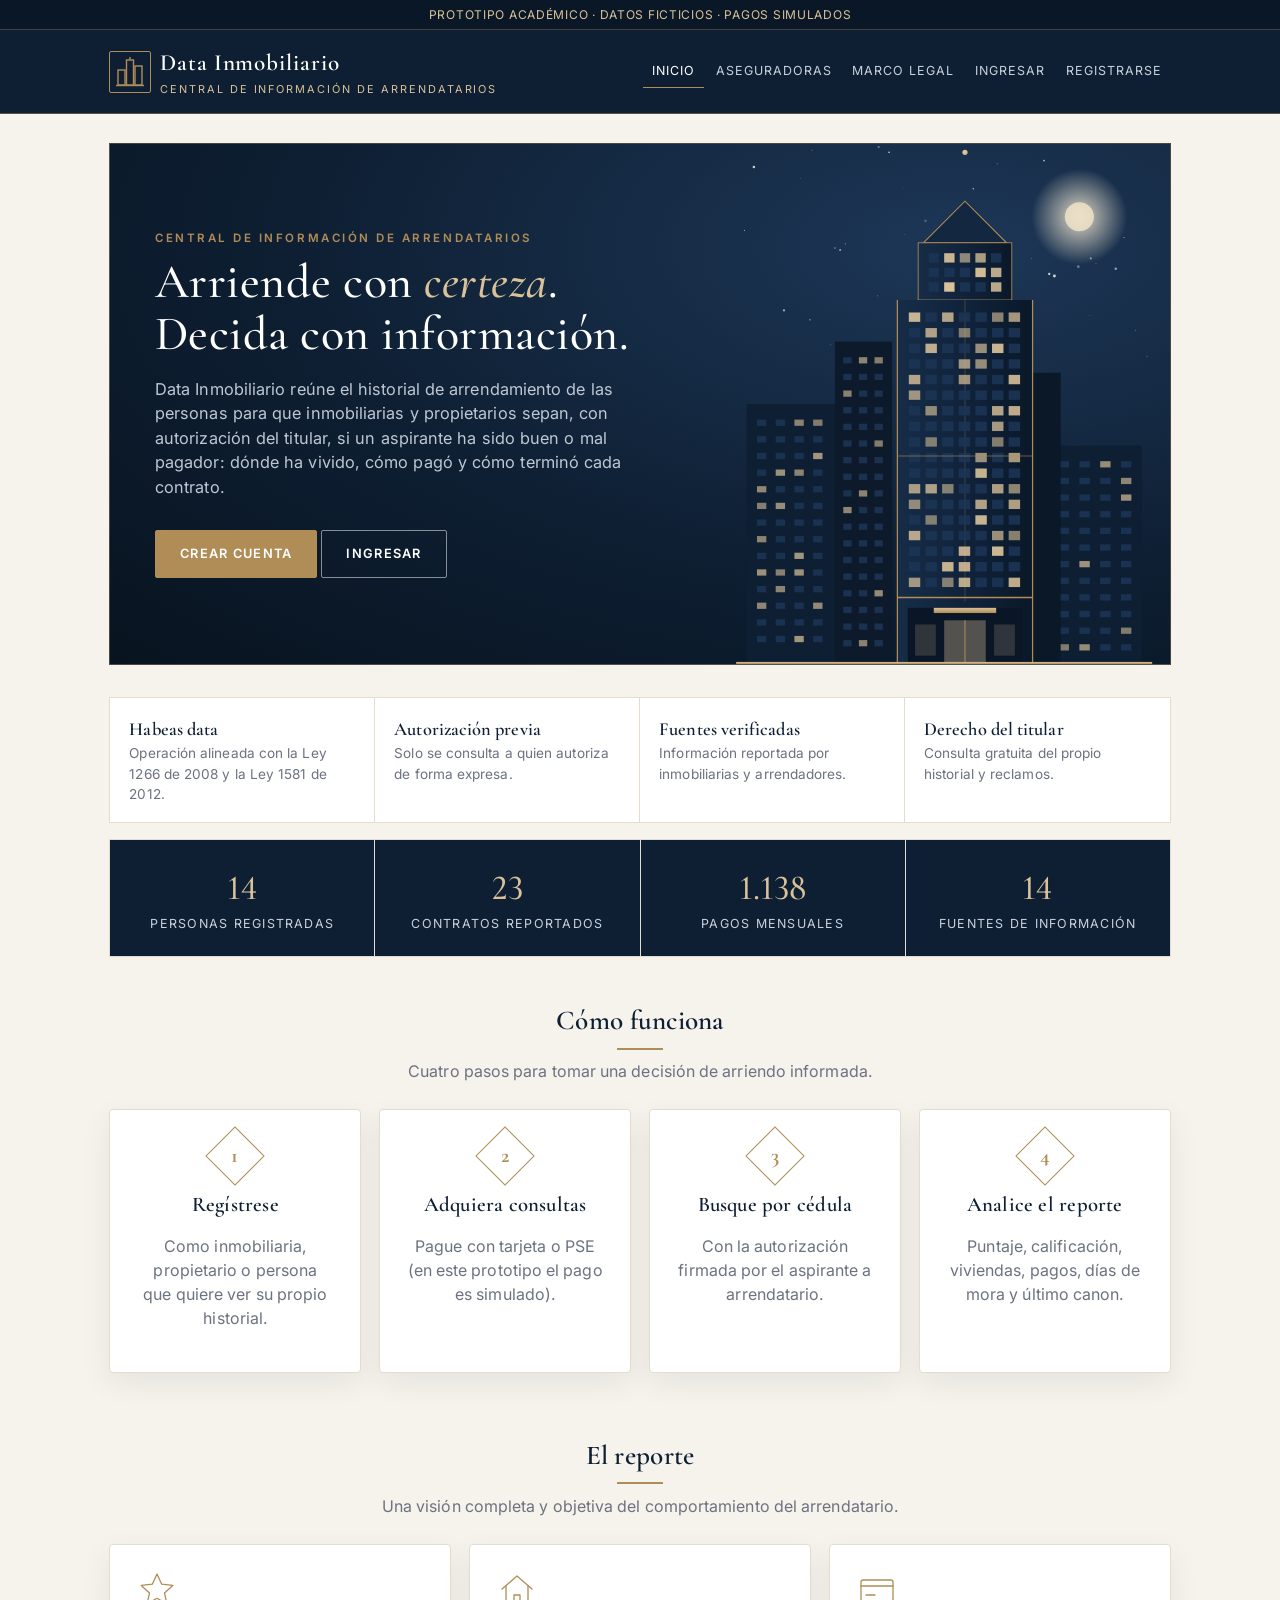
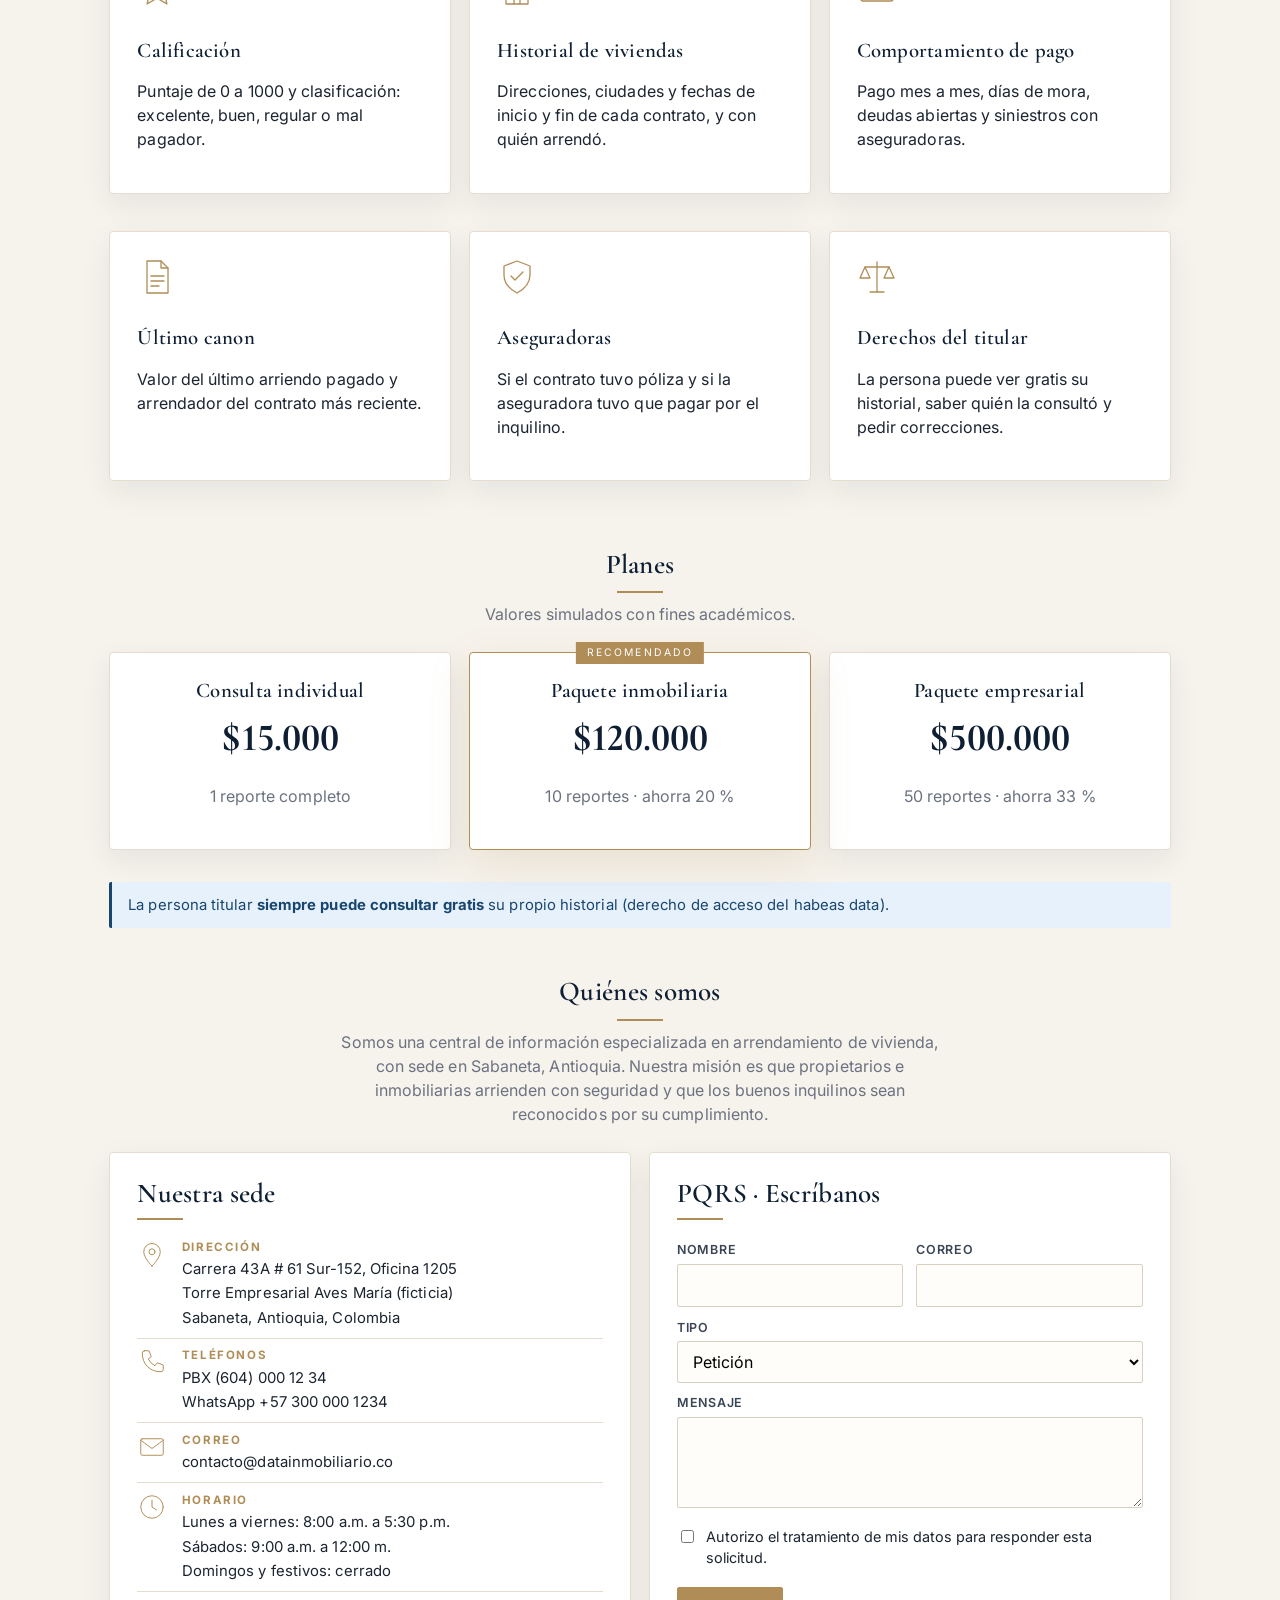
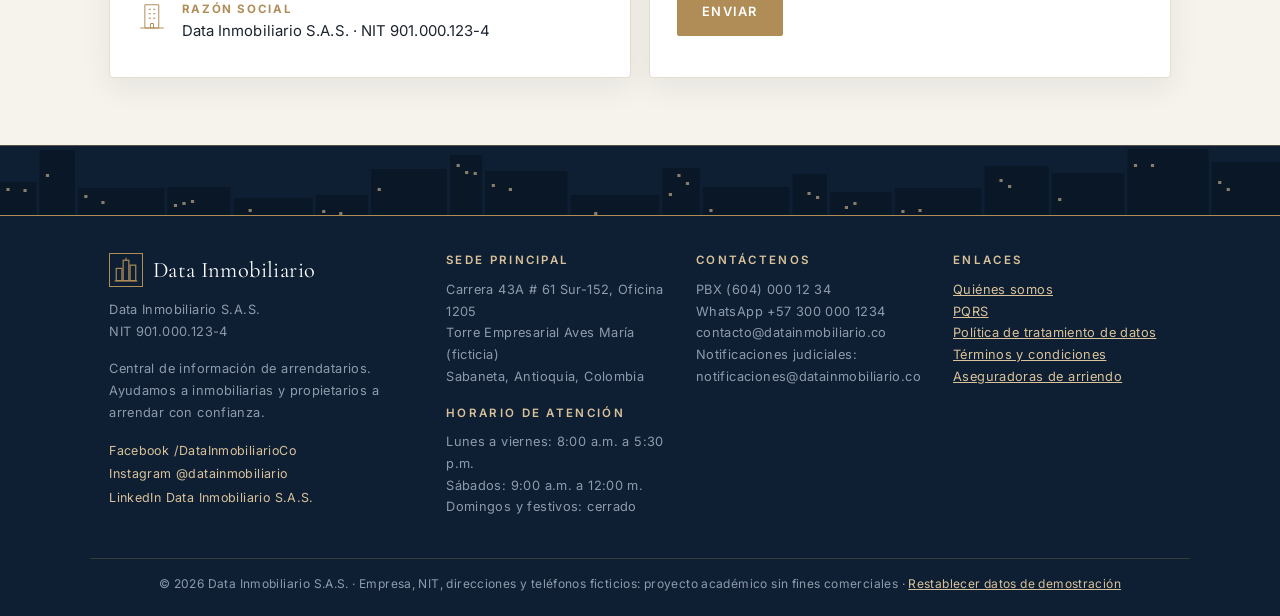
==== index.html @ 62361e03 "Prototipo Data Inmobiliario: central de información de arrendatarios Sitio estático (HTML, CSS y Jav" ====
<!DOCTYPE html>
<html lang="es">
<head>
  <meta charset="UTF-8">
  <meta name="viewport" content="width=device-width, initial-scale=1.0">
  <title>Data Inmobiliario · Central de información de arrendatarios</title>
  <link rel="preconnect" href="https://fonts.googleapis.com">
  <link rel="stylesheet" href="https://fonts.googleapis.com/css2?family=Cormorant+Garamond:ital,wght@0,500;0,600;1,500&family=Inter:wght@400;500;600&display=swap">
  <link rel="stylesheet" href="css/estilos.css">
</head>
<body>
<main>
  <div class="contenedor">

    <section class="portada">
      <div class="texto">
        <div class="etiqueta-oro">Central de información de arrendatarios</div>
        <h1>Arriende con <em>certeza</em>.<br>Decida con información.</h1>
        <p>Data Inmobiliario reúne el historial de arrendamiento de las personas para que inmobiliarias y propietarios sepan,
           con autorización del titular, si un aspirante ha sido buen o mal pagador: dónde ha vivido, cómo pagó y cómo terminó cada contrato.</p>
        <a class="boton verde" href="registro.html">Crear cuenta</a>
        <a class="boton secundario" href="login.html">Ingresar</a>
      </div>
      <div class="ilustracion" data-ilustracion="edificio"></div>
    </section>

    <div class="franja-confianza">
      <div><b>Habeas data</b>Operación alineada con la Ley 1266 de 2008 y la Ley 1581 de 2012.</div>
      <div><b>Autorización previa</b>Solo se consulta a quien autoriza de forma expresa.</div>
      <div><b>Fuentes verificadas</b>Información reportada por inmobiliarias y arrendadores.</div>
      <div><b>Derecho del titular</b>Consulta gratuita del propio historial y reclamos.</div>
    </div>

    <div class="cifras" id="cifras"></div>

    <h2 class="seccion-titulo">Cómo funciona</h2>
    <p class="seccion-sub">Cuatro pasos para tomar una decisión de arriendo informada.</p>
    <div class="grid grid-4">
      <div class="tarjeta paso"><div class="num"><span>1</span></div><h3>Regístrese</h3><p class="tenue">Como inmobiliaria, propietario o persona que quiere ver su propio historial.</p></div>
      <div class="tarjeta paso"><div class="num"><span>2</span></div><h3>Adquiera consultas</h3><p class="tenue">Pague con tarjeta o PSE (en este prototipo el pago es simulado).</p></div>
      <div class="tarjeta paso"><div class="num"><span>3</span></div><h3>Busque por cédula</h3><p class="tenue">Con la autorización firmada por el aspirante a arrendatario.</p></div>
      <div class="tarjeta paso"><div class="num"><span>4</span></div><h3>Analice el reporte</h3><p class="tenue">Puntaje, calificación, viviendas, pagos, días de mora y último canon.</p></div>
    </div>

    <h2 class="seccion-titulo">El reporte</h2>
    <p class="seccion-sub">Una visión completa y objetiva del comportamiento del arrendatario.</p>
    <div class="grid grid-3 grid-3-fijo">
      <div class="tarjeta"><span data-icono="estrella"></span><h3>Calificación</h3><p>Puntaje de 0 a 1000 y clasificación: excelente, buen, regular o mal pagador.</p></div>
      <div class="tarjeta"><span data-icono="casa"></span><h3>Historial de viviendas</h3><p>Direcciones, ciudades y fechas de inicio y fin de cada contrato, y con quién arrendó.</p></div>
      <div class="tarjeta"><span data-icono="tarjeta"></span><h3>Comportamiento de pago</h3><p>Pago mes a mes, días de mora, deudas abiertas y siniestros con aseguradoras.</p></div>
      <div class="tarjeta"><span data-icono="documento"></span><h3>Último canon</h3><p>Valor del último arriendo pagado y arrendador del contrato más reciente.</p></div>
      <div class="tarjeta"><span data-icono="escudo"></span><h3>Aseguradoras</h3><p>Si el contrato tuvo póliza y si la aseguradora tuvo que pagar por el inquilino.</p></div>
      <div class="tarjeta"><span data-icono="balanza"></span><h3>Derechos del titular</h3><p>La persona puede ver gratis su historial, saber quién la consultó y pedir correcciones.</p></div>
    </div>

    <h2 class="seccion-titulo">Planes</h2>
    <p class="seccion-sub">Valores simulados con fines académicos.</p>
    <div class="grid grid-3">
      <div class="tarjeta plan"><h3>Consulta individual</h3><div class="precio">$15.000</div><p class="tenue">1 reporte completo</p></div>
      <div class="tarjeta plan destacado"><h3>Paquete inmobiliaria</h3><div class="precio">$120.000</div><p class="tenue">10 reportes · ahorra 20 %</p></div>
      <div class="tarjeta plan"><h3>Paquete empresarial</h3><div class="precio">$500.000</div><p class="tenue">50 reportes · ahorra 33 %</p></div>
    </div>
    <div class="alerta info">La persona titular <b>siempre puede consultar gratis</b> su propio historial (derecho de acceso del habeas data).</div>

    <h2 class="seccion-titulo" id="contacto">Quiénes somos</h2>
    <p class="seccion-sub">Somos una central de información especializada en arrendamiento de vivienda, con sede en Sabaneta, Antioquia.
      Nuestra misión es que propietarios e inmobiliarias arrienden con seguridad y que los buenos inquilinos sean reconocidos por su cumplimiento.</p>

    <div class="grid grid-2">
      <div class="tarjeta">
        <h2>Nuestra sede</h2>
        <div class="dato-contacto"><span data-icono="ubicacion"></span><div><b>Dirección</b><span id="eDireccion"></span></div></div>
        <div class="dato-contacto"><span data-icono="telefono"></span><div><b>Teléfonos</b><span id="eTelefonos"></span></div></div>
        <div class="dato-contacto"><span data-icono="correo"></span><div><b>Correo</b><span id="eCorreo"></span></div></div>
        <div class="dato-contacto"><span data-icono="reloj"></span><div><b>Horario</b><span id="eHorario"></span></div></div>
        <div class="dato-contacto"><span data-icono="edificio"></span><div><b>Razón social</b><span id="eRazon"></span></div></div>
      </div>
      <div class="tarjeta">
        <h2>PQRS · Escríbanos</h2>
        <div id="msgPqrs"></div>
        <form id="formPqrs">
          <div class="fila">
            <div><label>Nombre</label><input name="nombre" required></div>
            <div><label>Correo</label><input name="correo" type="email" required></div>
          </div>
          <label>Tipo</label>
          <select name="tipo"><option>Petición</option><option>Queja</option><option>Reclamo</option><option>Sugerencia</option><option>Quiero afiliar mi inmobiliaria</option></select>
          <label>Mensaje</label>
          <textarea name="mensaje" rows="3" required></textarea>
          <label class="check"><input type="checkbox" required><span>Autorizo el tratamiento de mis datos para responder esta solicitud.</span></label>
          <button class="boton verde" type="submit">Enviar</button>
        </form>
      </div>
    </div>
  </div>
</main>
<script src="js/datos-semilla.js"></script>
<script src="js/almacen.js"></script>
<script src="js/ilustraciones.js"></script>
<script src="js/app.js"></script>
<script>
  // Cifras de la central, calculadas a partir de los datos
  var d = BD.datos;
  var fuentes = {};
  d.contratos.forEach(function (c) { fuentes[c.arrendador] = 1; });
  document.getElementById("cifras").innerHTML =
    "<div><b>" + d.inquilinos.length + "</b>Personas registradas</div>" +
    "<div><b>" + d.contratos.length + "</b>Contratos reportados</div>" +
    "<div><b>" + d.pagos.length.toLocaleString("es-CO") + "</b>Pagos mensuales</div>" +
    "<div><b>" + Object.keys(fuentes).length + "</b>Fuentes de información</div>";

  // Datos de contacto de la empresa (ficticios, definidos en app.js)
  document.getElementById("eDireccion").innerHTML = EMPRESA.direccion + "<br>" + EMPRESA.edificio + "<br>" + EMPRESA.ciudad;
  document.getElementById("eTelefonos").innerHTML = "PBX " + EMPRESA.pbx + "<br>WhatsApp " + EMPRESA.whatsapp;
  document.getElementById("eCorreo").innerHTML = EMPRESA.correo;
  document.getElementById("eHorario").innerHTML = EMPRESA.horario.join("<br>");
  document.getElementById("eRazon").innerHTML = EMPRESA.razonSocial + " · NIT " + EMPRESA.nit;

  // Formulario PQRS (simulado: se guarda en el navegador)
  document.getElementById("formPqrs").onsubmit = function (e) {
    e.preventDefault();
    var datos = Object.fromEntries(new FormData(e.target).entries());
    var radicado = "PQRS-" + Date.now().toString().slice(-6);
    BD.datos.mensajes = BD.datos.mensajes || [];
    BD.datos.mensajes.push({ id: radicado, nombre: datos.nombre, correo: datos.correo, tipo: datos.tipo, mensaje: datos.mensaje, fecha: Date.now() });
    BD.guardar(); e.target.reset();
    mensaje("msgPqrs", "exito", "Solicitud radicada con número <b>" + radicado + "</b>. Le responderemos en máximo 15 días hábiles (simulado).");
  };
</script>
</body>
</html>
---- css/estilos.css ----
/* =========================================================
   Data Inmobiliario - Hoja de estilos principal
   Proyecto académico. Colores y tipografía centralizados
   en variables para que sea fácil cambiar la identidad.
   ========================================================= */
:root {
  /* Paleta "luxury": azul noche, dorado champaña y marfil */
  --azul: #0e1f33;          /* azul noche (titulares, encabezado) */
  --azul-claro: #23466e;    /* azul acero (enlaces, botones secundarios) */
  --turquesa: #b08d57;      /* dorado champaña (acento principal) */
  --dorado: #b08d57;
  --dorado-claro: #d9c29a;
  --fondo: #f6f3ec;         /* marfil */
  --blanco: #ffffff;
  --texto: #1c2430;
  --gris: #6c7280;
  --borde: #e4ddcf;
  --verde: #2e7d55;
  --verde-suave: #e6f1ea;
  --amarillo: #b9861c;
  --amarillo-suave: #f8efd9;
  --naranja: #c0662a;
  --naranja-suave: #f8e6d9;
  --rojo: #a8323a;
  --rojo-suave: #f6e1e2;
  --radio: 4px;
  --sombra: 0 10px 30px rgba(14, 31, 51, 0.07);
  --serif: "Cormorant Garamond", "Playfair Display", Georgia, "Times New Roman", serif;
  --sans: "Inter", "Segoe UI", Roboto, Helvetica, Arial, sans-serif;
}

* { box-sizing: border-box; }
html, body { margin: 0; padding: 0; }
body {
  font-family: var(--sans);
  letter-spacing: .005em;
  background: var(--fondo);
  color: var(--texto);
  line-height: 1.5;
  min-height: 100vh;
  display: flex;
  flex-direction: column;
}
a { color: var(--azul-claro); }
h1, h2, h3 { color: var(--azul); line-height: 1.2; font-family: var(--serif); font-weight: 600; letter-spacing: .01em; }
h2 { position: relative; }
h1 { font-size: 2.3rem; margin: 0 0 .4rem; }
h2 { font-size: 1.7rem; margin: 1.6rem 0 .6rem; }
h3 { font-size: 1.3rem; margin: 1rem 0 .4rem; }
small, .tenue { color: var(--gris); }

/* ---------- Banda de aviso académico ---------- */
.aviso-academico {
  background: #fff3cd;
  color: #6b4e00;
  text-align: center;
  font-size: .82rem;
  padding: .35rem 1rem;
  border-bottom: 1px solid #f0dc9a;
}

/* ---------- Encabezado y navegación ---------- */
.encabezado {
  background: var(--azul);
  color: var(--blanco);
}
.encabezado .contenedor {
  display: flex; align-items: center; justify-content: space-between;
  gap: 1rem; flex-wrap: wrap; padding-top: .7rem; padding-bottom: .7rem;
}
.marca {
  display: flex; align-items: center; gap: .55rem;
  color: var(--blanco); text-decoration: none; font-weight: 700; font-size: 1.2rem;
}
.marca .logo {
  width: 34px; height: 34px; border-radius: 8px; background: var(--turquesa);
  display: grid; place-items: center; font-weight: 800; font-size: .95rem;
}
.marca span.sub { font-weight: 400; opacity: .8; font-size: .8rem; display: block; }
.menu { display: flex; gap: .2rem; flex-wrap: wrap; align-items: center; }
.menu a {
  color: #dbe6f3; text-decoration: none; padding: .4rem .7rem; border-radius: 6px; font-size: .93rem;
}
.menu a:hover, .menu a.activo { background: rgba(255,255,255,.12); color: var(--blanco); }
.menu .usuario { font-size: .85rem; opacity: .85; padding: 0 .5rem; }

/* ---------- Estructura ---------- */
.contenedor { max-width: 1100px; margin: 0 auto; padding: 0 1.2rem; }
main { flex: 1; padding: 1.8rem 0 3rem; }
.pie {
  background: #0d2742; color: #a9b9cc; font-size: .85rem; padding: 1.2rem 0; text-align: center;
}
.pie a { color: #cfe0f3; }

.tarjeta {
  background: var(--blanco); border-radius: var(--radio); box-shadow: var(--sombra);
  padding: 1.3rem 1.4rem; margin-bottom: 1.2rem; border: 1px solid var(--borde);
}
.tarjeta > h2:first-child, .tarjeta > h3:first-child { margin-top: 0; }

.grid { display: grid; gap: 1.1rem; }
.grid-2 { grid-template-columns: repeat(auto-fit, minmax(300px, 1fr)); }
.grid-3 { grid-template-columns: repeat(auto-fit, minmax(240px, 1fr)); }
.grid-4 { grid-template-columns: repeat(auto-fit, minmax(190px, 1fr)); }

/* ---------- Portada ---------- */
.portada {
  background: linear-gradient(135deg, var(--azul) 0%, var(--azul-claro) 60%, var(--turquesa) 100%);
  color: var(--blanco); border-radius: 14px; padding: 2.4rem 2rem; margin-bottom: 1.6rem;
}
.portada h1 { color: var(--blanco); font-size: 2.1rem; }
.portada p { max-width: 640px; font-size: 1.05rem; opacity: .95; }
.paso { text-align: center; }
.paso .num {
  width: 42px; height: 42px; border-radius: 50%; background: var(--turquesa); color: #fff;
  display: grid; place-items: center; font-weight: 700; margin: 0 auto .5rem;
}
.plan { text-align: center; }
.plan .precio { font-size: 1.7rem; font-weight: 700; color: var(--azul); }
.plan.destacado { border: 2px solid var(--turquesa); }

/* ---------- Formularios ---------- */
label { display: block; font-weight: 600; font-size: .9rem; margin: .7rem 0 .25rem; }
input, select, textarea {
  width: 100%; padding: .55rem .7rem; border: 1px solid var(--borde); border-radius: 7px;
  font: inherit; background: #fff;
}
input:focus, select:focus, textarea:focus { outline: 2px solid var(--azul-claro); border-color: transparent; }
.check { display: flex; gap: .55rem; align-items: flex-start; font-weight: 400; }
.check input { width: auto; margin-top: .3rem; }
.fila { display: grid; gap: .8rem; grid-template-columns: repeat(auto-fit, minmax(170px, 1fr)); }
.ayuda { font-size: .8rem; color: var(--gris); margin-top: .2rem; }

.boton {
  display: inline-block; background: var(--azul-claro); color: #fff; border: 0; border-radius: 7px;
  padding: .6rem 1.1rem; font: inherit; font-weight: 600; cursor: pointer; text-decoration: none;
  margin-top: .9rem;
}
.boton:hover { filter: brightness(1.08); }
.boton.secundario { background: #e8eef5; color: var(--azul); }
.boton.verde { background: var(--turquesa); }
.boton.peligro { background: var(--rojo); }
.boton.pequeno { padding: .35rem .7rem; font-size: .85rem; margin-top: 0; }
.boton[disabled] { opacity: .55; cursor: not-allowed; }

.selector-tipo { display: flex; gap: .6rem; margin: .4rem 0 .6rem; }
.selector-tipo label {
  flex: 1; border: 2px solid var(--borde); border-radius: 8px; padding: .7rem; text-align: center;
  cursor: pointer; margin: 0;
}
.selector-tipo input { display: none; }
.selector-tipo input:checked + span { color: var(--azul-claro); }
.selector-tipo label:has(input:checked) { border-color: var(--azul-claro); background: #eef5fc; }

/* ---------- Mensajes ---------- */
.alerta { padding: .75rem 1rem; border-radius: 8px; margin: .8rem 0; font-size: .93rem; }
.alerta.info { background: #e7f1fb; color: #18466f; }
.alerta.exito { background: var(--verde-suave); color: #135c36; }
.alerta.error { background: var(--rojo-suave); color: #7c1d23; }
.alerta.aviso { background: var(--amarillo-suave); color: #6b4e00; }

/* ---------- Tablas ---------- */
.tabla-envoltura { overflow-x: auto; }
table { width: 100%; border-collapse: collapse; font-size: .9rem; }
th, td { padding: .5rem .6rem; border-bottom: 1px solid var(--borde); text-align: left; vertical-align: top; }
th { background: #f0f4f8; color: var(--azul); font-weight: 600; white-space: nowrap; }
tr:hover td { background: #fafcfe; }

/* ---------- Etiquetas de estado ---------- */
.chip {
  display: inline-block; padding: .12rem .55rem; border-radius: 999px; font-size: .78rem; font-weight: 600;
  white-space: nowrap;
}
.chip.verde { background: var(--verde-suave); color: var(--verde); }
.chip.amarillo { background: var(--amarillo-suave); color: #8a6400; }
.chip.naranja { background: var(--naranja-suave); color: var(--naranja); }
.chip.rojo { background: var(--rojo-suave); color: var(--rojo); }
.chip.gris { background: #eceff3; color: var(--gris); }
.chip.azul { background: #e3eefa; color: var(--azul-claro); }

/* ---------- Reporte ---------- */
.reporte-cabecera { display: flex; gap: 1.5rem; flex-wrap: wrap; align-items: center; }
.reporte-cabecera .datos { flex: 1; min-width: 260px; }
.medidor { width: 230px; text-align: center; }
.medidor svg { width: 100%; height: auto; }
.medidor .puntaje { font-size: 2.2rem; font-weight: 800; margin-top: -2.4rem; }
.medidor .categoria { font-weight: 700; font-size: 1.05rem; }
.kpi { text-align: center; }
.kpi .valor { font-size: 1.6rem; font-weight: 700; color: var(--azul); }
.kpi .etiqueta { font-size: .82rem; color: var(--gris); }

/* Vector de comportamiento (cuadros por mes, al estilo de las centrales de riesgo) */
.vector { display: flex; flex-wrap: wrap; gap: 3px; margin: .4rem 0; }
.vector .mes {
  width: 30px; height: 30px; border-radius: 4px; display: grid; place-items: center;
  font-size: .68rem; font-weight: 700; color: #fff; cursor: default;
}
.mes.n { background: var(--verde); }
.mes.m1 { background: var(--amarillo); }
.mes.m30 { background: var(--naranja); }
.mes.m60 { background: #b8452a; }
.mes.m90 { background: var(--rojo); }
.mes.np { background: #6d1a20; }
.mes.vacio { background: #e3e8ee; color: var(--gris); }
.leyenda { display: flex; flex-wrap: wrap; gap: .8rem; font-size: .78rem; color: var(--gris); }
.leyenda i { display: inline-block; width: 12px; height: 12px; border-radius: 3px; vertical-align: -1px; margin-right: 4px; }

/* Línea de tiempo de viviendas */
.linea-tiempo { border-left: 3px solid var(--borde); margin-left: .6rem; padding-left: 1.3rem; }
.vivienda { position: relative; margin-bottom: 1.4rem; }
.vivienda::before {
  content: ""; position: absolute; left: -1.85rem; top: .35rem; width: 15px; height: 15px; border-radius: 50%;
  background: var(--azul-claro); border: 3px solid #fff; box-shadow: 0 0 0 2px var(--azul-claro);
}
.vivienda.mala::before { background: var(--rojo); box-shadow: 0 0 0 2px var(--rojo); }
.vivienda.regular::before { background: var(--amarillo); box-shadow: 0 0 0 2px var(--amarillo); }
.vivienda.buena::before { background: var(--verde); box-shadow: 0 0 0 2px var(--verde); }
details summary { cursor: pointer; color: var(--azul-claro); font-weight: 600; font-size: .9rem; margin-top: .4rem; }

/* Pestañas (módulo de ingreso) */
.pestanas { display: flex; gap: .3rem; flex-wrap: wrap; border-bottom: 2px solid var(--borde); margin-bottom: 1rem; }
.pestanas button {
  background: none; border: 0; padding: .6rem 1rem; font: inherit; cursor: pointer; color: var(--gris);
  border-bottom: 3px solid transparent; margin-bottom: -2px;
}
.pestanas button.activa { color: var(--azul); border-bottom-color: var(--turquesa); font-weight: 600; }
.panel-pestana { display: none; }
.panel-pestana.activa { display: block; }

/* Tarjeta de pago simulado */
.tarjeta-credito {
  background: linear-gradient(135deg, #2b3e57, #12355b); color: #fff; border-radius: 12px; padding: 1.2rem;
  max-width: 340px; font-family: monospace; font-size: 1.05rem; margin-bottom: 1rem;
}
.tarjeta-credito .num { letter-spacing: 2px; margin: 1.2rem 0 .8rem; font-size: 1.2rem; }

/* Diagrama de flujo de aseguradoras */
.flujo { display: flex; flex-wrap: wrap; gap: .5rem; align-items: stretch; }
.flujo .etapa {
  flex: 1 1 150px; background: #eef5fc; border: 1px solid #cfe0f3; border-radius: 8px; padding: .8rem;
  font-size: .88rem; position: relative;
}
.flujo .etapa b { display: block; color: var(--azul); margin-bottom: .2rem; }

.oculto { display: none !important; }

@media print {
  .encabezado, .pie, .no-imprimir, .aviso-academico { display: none !important; }
  body { background: #fff; }
  .tarjeta { box-shadow: none; break-inside: avoid; }
}

/* =========================================================
   CAPA "LUXURY" - sobrescribe estilos anteriores
   Estética sobria: azul noche + dorado, tipografía serif,
   esquinas casi rectas, líneas finas y mucho espacio.
   ========================================================= */
.aviso-academico { background: #0a1726; color: var(--dorado-claro); border-bottom: 1px solid rgba(176,141,87,.35); letter-spacing: .06em; font-size: .75rem; text-transform: uppercase; }
.encabezado { background: var(--azul); border-bottom: 1px solid rgba(176,141,87,.45); }
.encabezado .contenedor { padding-top: 1rem; padding-bottom: 1rem; }
.marca { font-family: var(--serif); font-size: 1.45rem; font-weight: 600; letter-spacing: .04em; }
.marca .logo { background: transparent; border: 1px solid var(--dorado); color: var(--dorado); width: 42px; height: 42px; border-radius: 2px; padding: 4px; }
.marca .logo svg { width: 100%; height: 100%; }
.marca span.sub { font-family: var(--sans); font-size: .68rem; letter-spacing: .18em; text-transform: uppercase; color: var(--dorado-claro); opacity: 1; }
.menu a { font-size: .78rem; letter-spacing: .12em; text-transform: uppercase; color: #c9d1dc; border-radius: 0; border-bottom: 1px solid transparent; }
.menu a:hover, .menu a.activo { background: transparent; color: #fff; border-bottom-color: var(--dorado); }
.menu .usuario { color: var(--dorado-claro); font-size: .8rem; }

.tarjeta { border-radius: var(--radio); border: 1px solid var(--borde); box-shadow: var(--sombra); padding: 1.6rem 1.7rem; }
.tarjeta > h2:first-child::after, .seccion-titulo::after {
  content: ""; display: block; width: 46px; height: 2px; background: var(--dorado); margin-top: .45rem;
}
.seccion-titulo { text-align: center; margin-top: 3rem; }
.seccion-titulo::after { margin: .6rem auto 0; }
.seccion-sub { text-align: center; color: var(--gris); max-width: 620px; margin: 0 auto 1.6rem; }
.etiqueta-oro { font-size: .72rem; letter-spacing: .22em; text-transform: uppercase; color: var(--dorado); font-weight: 600; }

.boton { background: var(--azul); border-radius: 2px; letter-spacing: .1em; text-transform: uppercase; font-size: .8rem; padding: .85rem 1.5rem; border: 1px solid var(--azul); }
.boton:hover { filter: none; background: #182f4c; }
.boton.verde { background: var(--dorado); border-color: var(--dorado); color: #fff; }
.boton.verde:hover { background: #9a7946; }
.boton.secundario { background: transparent; color: var(--azul); border: 1px solid var(--azul); }
.boton.secundario:hover { background: var(--azul); color: #fff; }
.boton.peligro { background: var(--rojo); border-color: var(--rojo); }
.boton.pequeno { padding: .45rem .8rem; font-size: .7rem; }

input, select, textarea { border-radius: 2px; border-color: #d8d0c0; background: #fffdf9; }
input:focus, select:focus, textarea:focus { outline: 1px solid var(--dorado); border-color: var(--dorado); }
label { font-size: .78rem; letter-spacing: .06em; text-transform: uppercase; color: #3a4556; }
.check { text-transform: none; letter-spacing: 0; font-size: .9rem; color: var(--texto); }
.selector-tipo label { border-radius: 2px; text-transform: none; letter-spacing: 0; font-size: .95rem; }
.selector-tipo label:has(input:checked) { border-color: var(--dorado); background: #fbf6ec; }
.selector-tipo input:checked + span { color: var(--azul); font-weight: 600; }

th { background: #f3efe6; color: var(--azul); font-size: .74rem; letter-spacing: .08em; text-transform: uppercase; }
.alerta { border-radius: 2px; border-left: 3px solid currentColor; }
.chip { border-radius: 2px; letter-spacing: .03em; }
.chip.azul { background: #e6ecf3; color: var(--azul-claro); }
.kpi .valor { font-family: var(--serif); font-size: 2rem; font-weight: 600; }
.kpi .etiqueta { letter-spacing: .05em; }
.medidor .puntaje { font-family: var(--serif); font-size: 2.8rem; }
.pestanas button.activa { border-bottom-color: var(--dorado); }
.flujo .etapa { background: #fbf8f2; border-color: var(--borde); border-top: 2px solid var(--dorado); border-radius: 2px; }
.flujo .etapa b { font-family: var(--serif); font-size: 1.1rem; }
.tarjeta-credito { background: linear-gradient(135deg, #1b2f48, #0a1726); border: 1px solid var(--dorado); border-radius: 8px; }
.tarjeta-credito > div:first-child { color: var(--dorado-claro); letter-spacing: .2em; font-size: .8rem; }
.plan .precio { font-family: var(--serif); font-size: 2.4rem; }
.plan.destacado { border: 1px solid var(--dorado); box-shadow: 0 14px 40px rgba(176,141,87,.18); position: relative; }
.plan.destacado::before { content: "RECOMENDADO"; position: absolute; top: -11px; left: 50%; transform: translateX(-50%); background: var(--dorado); color: #fff; font-size: .65rem; letter-spacing: .2em; padding: .2rem .7rem; }
.paso .num { background: transparent; border: 1px solid var(--dorado); color: var(--dorado); font-family: var(--serif); font-size: 1.3rem; border-radius: 0; transform: rotate(45deg); }
.paso .num span { transform: rotate(-45deg); }
.vivienda::before { border-radius: 0; transform: rotate(45deg); }

/* ---------- Portada con edificio ---------- */
.portada {
  background: radial-gradient(ellipse at 80% 20%, #1d3757 0%, #0e1f33 55%, #08131f 100%);
  border-radius: 0; padding: 0; overflow: hidden; display: grid; grid-template-columns: 1.15fr .85fr;
  border: 1px solid rgba(176,141,87,.4); min-height: 460px; margin-bottom: 2rem;
}
.portada .texto { padding: 3.2rem 2.8rem; align-self: center; }
.portada h1 { font-size: 3rem; font-weight: 500; line-height: 1.08; margin: .6rem 0 1rem; }
.portada h1 em { color: var(--dorado-claro); font-style: italic; }
.portada p { color: #c9d1dc; font-size: 1.02rem; }
.portada .boton.secundario { color: #fff; border-color: rgba(255,255,255,.5); }
.portada .boton.secundario:hover { background: #fff; color: var(--azul); }
.portada .ilustracion { position: relative; display: flex; align-items: flex-end; justify-content: center; }
.portada .ilustracion svg { width: 100%; height: 100%; max-height: 520px; display: block; }
.franja-confianza { display: grid; grid-template-columns: repeat(auto-fit, minmax(200px, 1fr)); border: 1px solid var(--borde); background: #fff; margin-bottom: 1rem; }
.franja-confianza div { padding: 1.1rem 1.2rem; border-right: 1px solid var(--borde); font-size: .85rem; color: var(--gris); }
.franja-confianza div:last-child { border-right: 0; }
.franja-confianza b { display: block; font-family: var(--serif); font-size: 1.15rem; color: var(--azul); font-weight: 600; }
.cifras { display: grid; grid-template-columns: repeat(auto-fit, minmax(160px, 1fr)); gap: 1px; background: var(--borde); border: 1px solid var(--borde); margin: 1rem 0 2rem; }
.cifras div { background: var(--azul); color: #c9d1dc; text-align: center; padding: 1.4rem .8rem; font-size: .78rem; letter-spacing: .1em; text-transform: uppercase; }
.cifras b { display: block; font-family: var(--serif); font-size: 2.2rem; color: var(--dorado-claro); font-weight: 500; letter-spacing: 0; text-transform: none; }
.icono-lujo { width: 40px; height: 40px; color: var(--dorado); margin-bottom: .4rem; }

/* ---------- Pantallas de ingreso con edificio ---------- */
.acceso { display: grid; grid-template-columns: 1fr 1fr; max-width: 980px; margin: 0 auto; border: 1px solid var(--borde); box-shadow: var(--sombra); background: #fff; }
.acceso .lado-imagen { background: radial-gradient(ellipse at 70% 10%, #1d3757, #0b1828); color: #c9d1dc; padding: 2.2rem; display: flex; flex-direction: column; justify-content: space-between; min-height: 520px; }
.acceso .lado-imagen h2 { color: #fff; font-weight: 500; font-size: 2rem; margin: .4rem 0; }
.acceso .lado-imagen svg { width: 100%; max-height: 300px; }
.acceso .lado-form { padding: 2.4rem; }
.acceso .lado-form .tarjeta { box-shadow: none; border: 0; padding: 0; margin: 0; }

.pie { background: var(--azul); color: #8f9bab; border-top: 1px solid rgba(176,141,87,.45); padding: 0 0 1.4rem; font-size: .8rem; letter-spacing: .03em; }
.pie .skyline { display: block; width: 100%; height: 70px; margin-bottom: 1rem; }
.pie a { color: var(--dorado-claro); }

@media (max-width: 820px) {
  .portada, .acceso { grid-template-columns: 1fr; }
  .portada .ilustracion { max-height: 300px; }
  .portada h1 { font-size: 2.2rem; }
  .portada .texto { padding: 2rem 1.4rem; }
  .acceso .lado-imagen { min-height: 0; }
  .acceso .lado-imagen svg { display: none; }
}

/* Ajustes finos */
.cifras b, .kpi .valor, .plan .precio, .medidor .puntaje, .portada h1 { font-variant-numeric: lining-nums; font-feature-settings: "lnum" 1; }
.grid-3-fijo { grid-template-columns: repeat(3, 1fr); }
@media (max-width: 820px) { .grid-3-fijo { grid-template-columns: 1fr; } }
.linea-tiempo { padding-left: 1.9rem; border-left-color: var(--dorado-claro); }
.vivienda::before { left: -2.45rem; width: 13px; height: 13px; }
.menu a { padding: .4rem .55rem; letter-spacing: .08em; }
@media (min-width: 1000px) { .encabezado .contenedor { flex-wrap: nowrap; } }
h1, h2, h3, .marca { font-variant-numeric: lining-nums; font-feature-settings: "lnum" 1; }

/* Pie corporativo y datos de contacto */
.pie-columnas { display: grid; grid-template-columns: 1.4fr 1fr 1fr 1fr; gap: 2rem; padding-top: 1.2rem; padding-bottom: 1.5rem; text-align: left; line-height: 1.7; }
.pie-columnas h4 { color: var(--dorado-claro); font-family: var(--sans); font-size: .72rem; letter-spacing: .2em; text-transform: uppercase; margin: 0 0 .5rem; font-weight: 600; }
.pie-columnas p { margin: 0 0 1rem; }
.pie-marca { font-family: var(--serif); font-size: 1.4rem; color: #fff; display: flex; align-items: center; gap: .6rem; margin-bottom: .6rem; }
.pie-marca .logo { width: 34px; height: 34px; border: 1px solid var(--dorado); padding: 3px; display: inline-block; }
.pie-marca .logo svg { width: 100%; height: 100%; display: block; }
.redes { display: flex; flex-direction: column; gap: .15rem; font-size: .78rem; color: var(--dorado-claro); }
.pie-legal { border-top: 1px solid rgba(176,141,87,.25); padding-top: 1rem; text-align: center; font-size: .75rem; }
.dato-contacto { display: flex; gap: .9rem; align-items: flex-start; padding: .55rem 0; border-bottom: 1px solid var(--borde); }
.dato-contacto:last-child { border-bottom: 0; }
.dato-contacto .icono-lujo { width: 30px; height: 30px; margin: 0; flex-shrink: 0; }
.dato-contacto b { display: block; font-size: .72rem; letter-spacing: .14em; text-transform: uppercase; color: var(--dorado); }
.dato-contacto span { font-size: .93rem; }
@media (max-width: 820px) { .pie-columnas { grid-template-columns: 1fr 1fr; } }
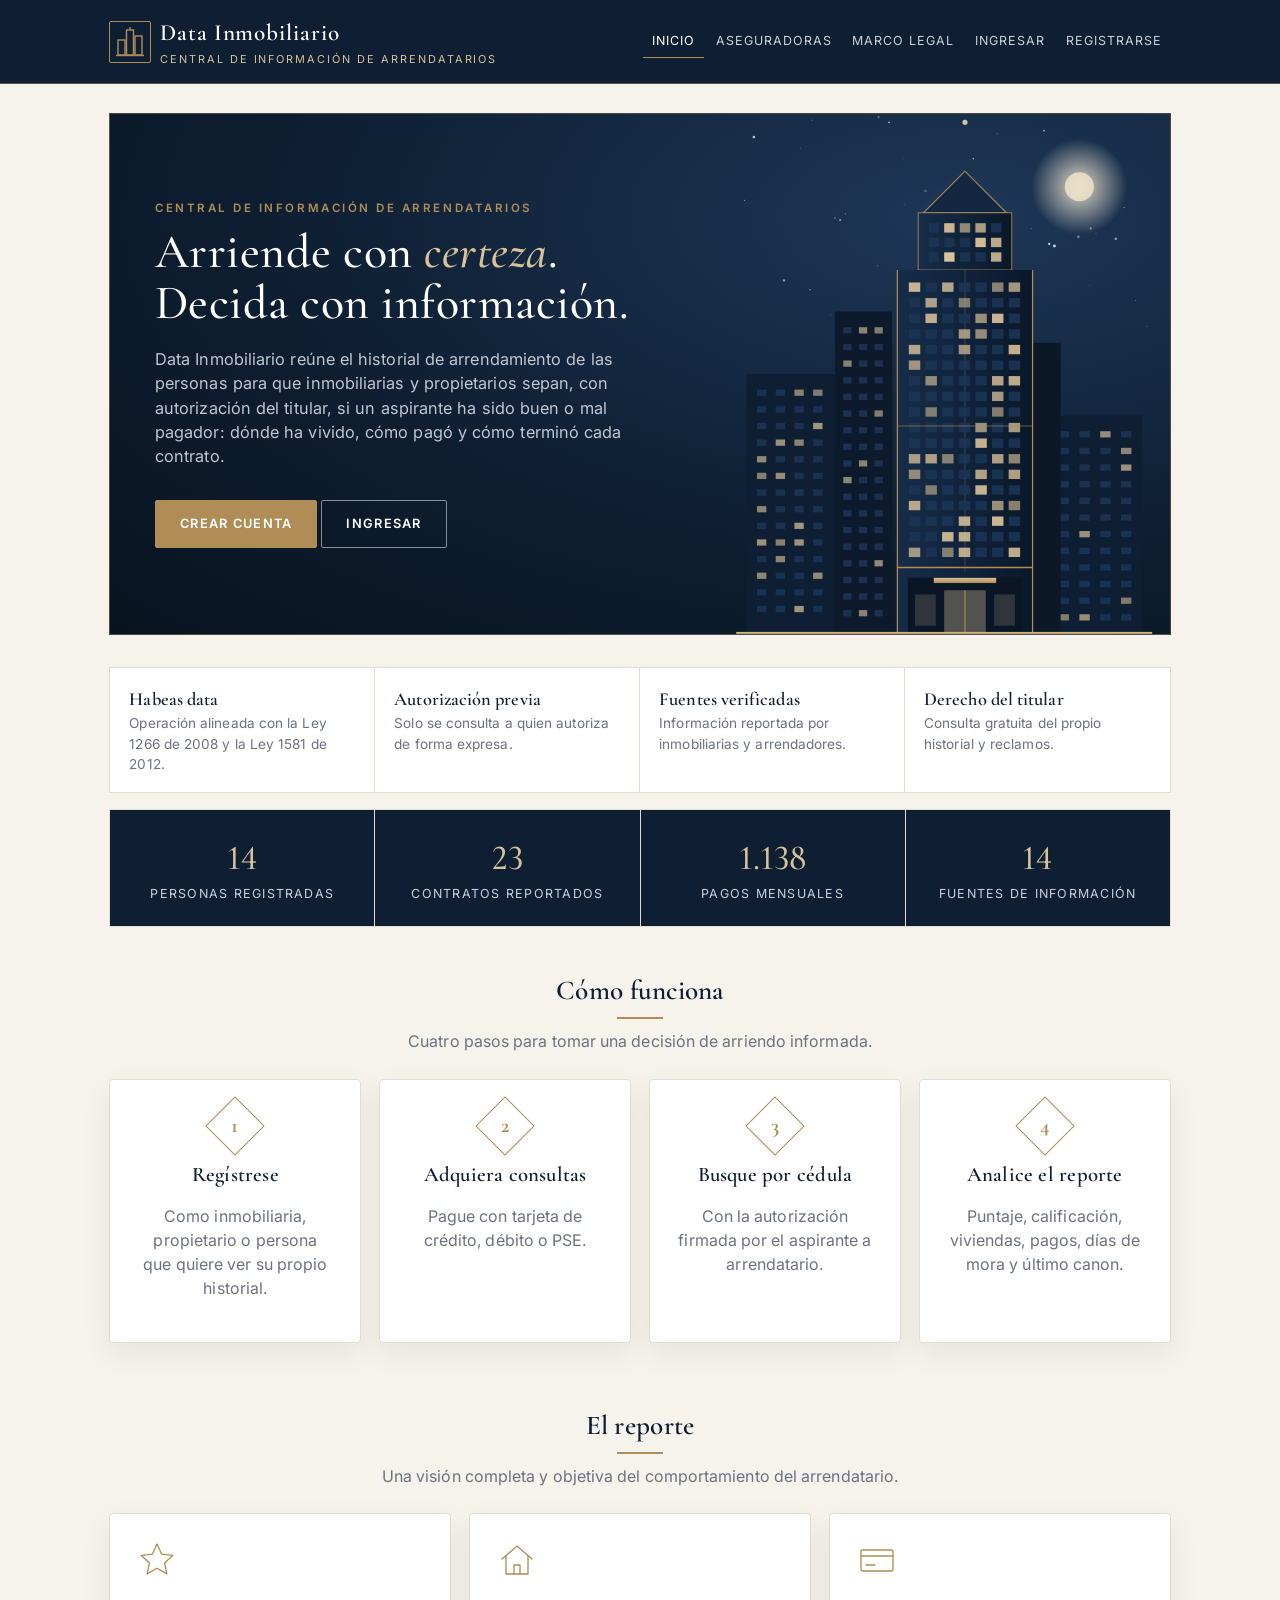
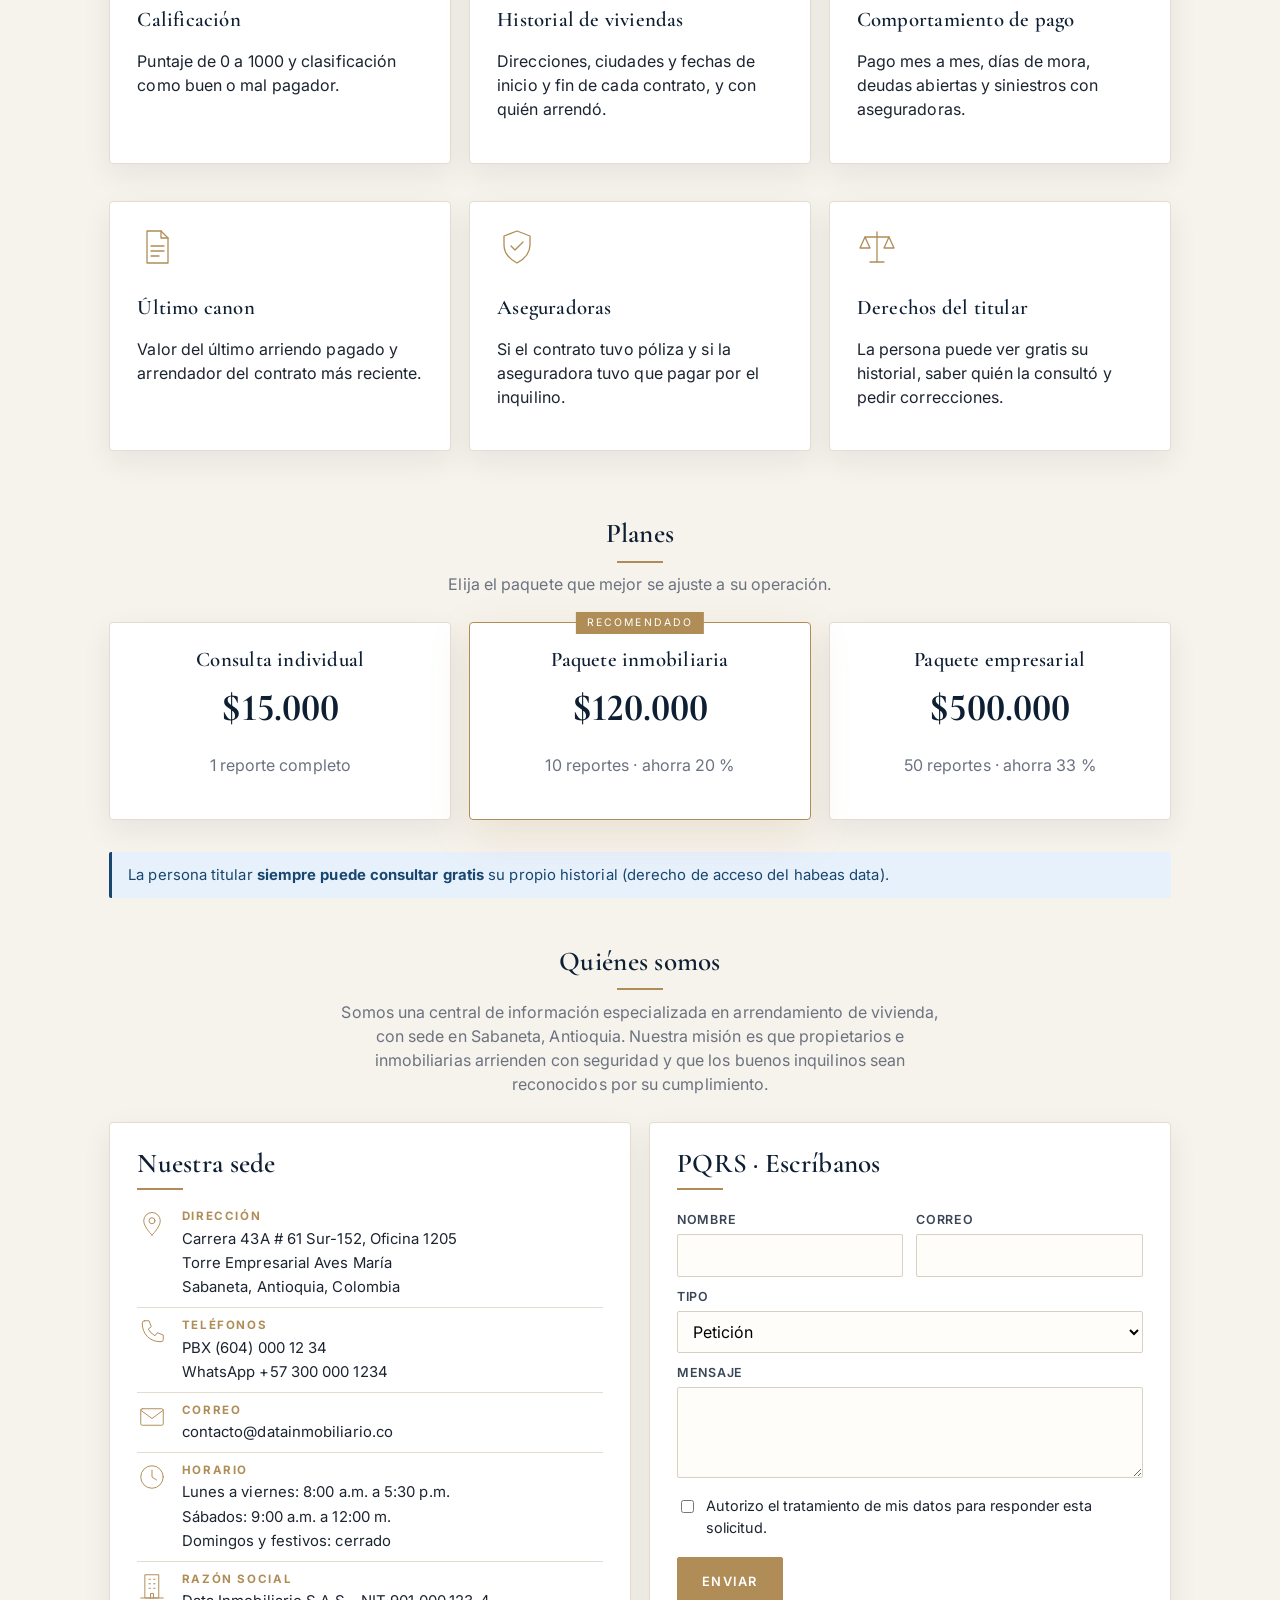
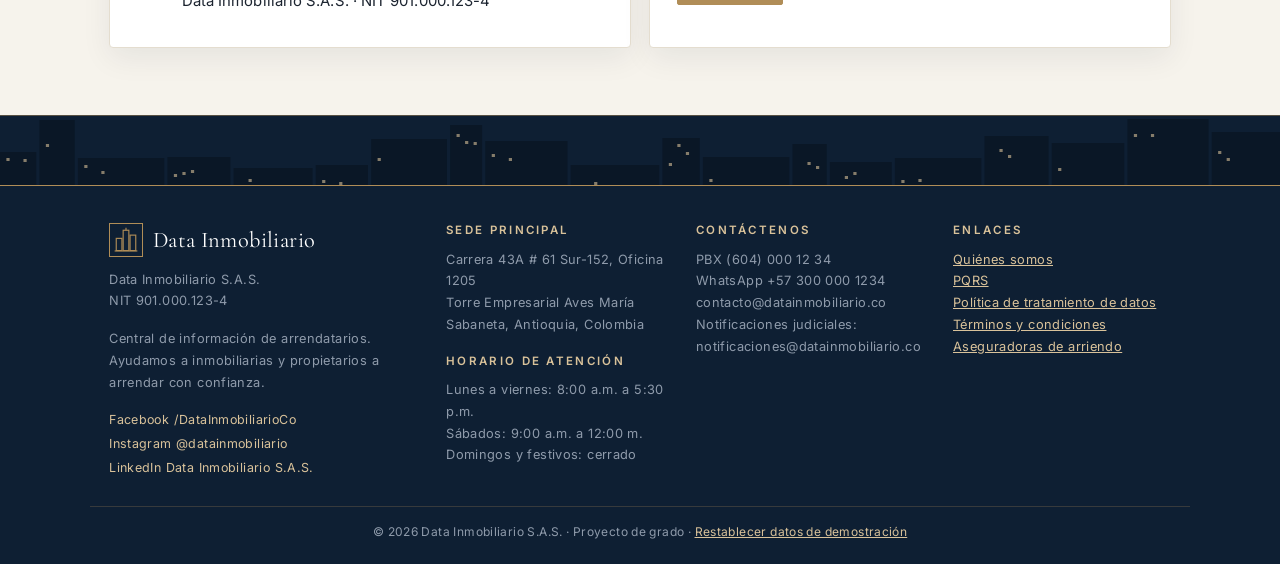
==== commit 12636cd7: "Quitar avisos de demostración y clasificar solo como buen o mal pagador Co-Authored-By: Claude Opus " ====
--- a/index.html
+++ b/index.html
@@ -37,7 +37,7 @@
     <p class="seccion-sub">Cuatro pasos para tomar una decisión de arriendo informada.</p>
     <div class="grid grid-4">
       <div class="tarjeta paso"><div class="num"><span>1</span></div><h3>Regístrese</h3><p class="tenue">Como inmobiliaria, propietario o persona que quiere ver su propio historial.</p></div>
-      <div class="tarjeta paso"><div class="num"><span>2</span></div><h3>Adquiera consultas</h3><p class="tenue">Pague con tarjeta o PSE (en este prototipo el pago es simulado).</p></div>
+      <div class="tarjeta paso"><div class="num"><span>2</span></div><h3>Adquiera consultas</h3><p class="tenue">Pague con tarjeta de crédito, débito o PSE.</p></div>
       <div class="tarjeta paso"><div class="num"><span>3</span></div><h3>Busque por cédula</h3><p class="tenue">Con la autorización firmada por el aspirante a arrendatario.</p></div>
       <div class="tarjeta paso"><div class="num"><span>4</span></div><h3>Analice el reporte</h3><p class="tenue">Puntaje, calificación, viviendas, pagos, días de mora y último canon.</p></div>
     </div>
@@ -45,7 +45,7 @@
     <h2 class="seccion-titulo">El reporte</h2>
     <p class="seccion-sub">Una visión completa y objetiva del comportamiento del arrendatario.</p>
     <div class="grid grid-3 grid-3-fijo">
-      <div class="tarjeta"><span data-icono="estrella"></span><h3>Calificación</h3><p>Puntaje de 0 a 1000 y clasificación: excelente, buen, regular o mal pagador.</p></div>
+      <div class="tarjeta"><span data-icono="estrella"></span><h3>Calificación</h3><p>Puntaje de 0 a 1000 y clasificación como buen o mal pagador.</p></div>
       <div class="tarjeta"><span data-icono="casa"></span><h3>Historial de viviendas</h3><p>Direcciones, ciudades y fechas de inicio y fin de cada contrato, y con quién arrendó.</p></div>
       <div class="tarjeta"><span data-icono="tarjeta"></span><h3>Comportamiento de pago</h3><p>Pago mes a mes, días de mora, deudas abiertas y siniestros con aseguradoras.</p></div>
       <div class="tarjeta"><span data-icono="documento"></span><h3>Último canon</h3><p>Valor del último arriendo pagado y arrendador del contrato más reciente.</p></div>
@@ -54,7 +54,7 @@
     </div>
 
     <h2 class="seccion-titulo">Planes</h2>
-    <p class="seccion-sub">Valores simulados con fines académicos.</p>
+    <p class="seccion-sub">Elija el paquete que mejor se ajuste a su operación.</p>
     <div class="grid grid-3">
       <div class="tarjeta plan"><h3>Consulta individual</h3><div class="precio">$15.000</div><p class="tenue">1 reporte completo</p></div>
       <div class="tarjeta plan destacado"><h3>Paquete inmobiliaria</h3><div class="precio">$120.000</div><p class="tenue">10 reportes · ahorra 20 %</p></div>
@@ -109,14 +109,14 @@
     "<div><b>" + d.pagos.length.toLocaleString("es-CO") + "</b>Pagos mensuales</div>" +
     "<div><b>" + Object.keys(fuentes).length + "</b>Fuentes de información</div>";
 
-  // Datos de contacto de la empresa (ficticios, definidos en app.js)
+  // Datos de contacto de la empresa (definidos en app.js)
   document.getElementById("eDireccion").innerHTML = EMPRESA.direccion + "<br>" + EMPRESA.edificio + "<br>" + EMPRESA.ciudad;
   document.getElementById("eTelefonos").innerHTML = "PBX " + EMPRESA.pbx + "<br>WhatsApp " + EMPRESA.whatsapp;
   document.getElementById("eCorreo").innerHTML = EMPRESA.correo;
   document.getElementById("eHorario").innerHTML = EMPRESA.horario.join("<br>");
   document.getElementById("eRazon").innerHTML = EMPRESA.razonSocial + " · NIT " + EMPRESA.nit;
 
-  // Formulario PQRS (simulado: se guarda en el navegador)
+  // Formulario PQRS (se guarda en el navegador)
   document.getElementById("formPqrs").onsubmit = function (e) {
     e.preventDefault();
     var datos = Object.fromEntries(new FormData(e.target).entries());
@@ -124,7 +124,7 @@
     BD.datos.mensajes = BD.datos.mensajes || [];
     BD.datos.mensajes.push({ id: radicado, nombre: datos.nombre, correo: datos.correo, tipo: datos.tipo, mensaje: datos.mensaje, fecha: Date.now() });
     BD.guardar(); e.target.reset();
-    mensaje("msgPqrs", "exito", "Solicitud radicada con número <b>" + radicado + "</b>. Le responderemos en máximo 15 días hábiles (simulado).");
+    mensaje("msgPqrs", "exito", "Solicitud radicada con número <b>" + radicado + "</b>. Le responderemos en máximo 15 días hábiles.");
   };
 </script>
 </body>
